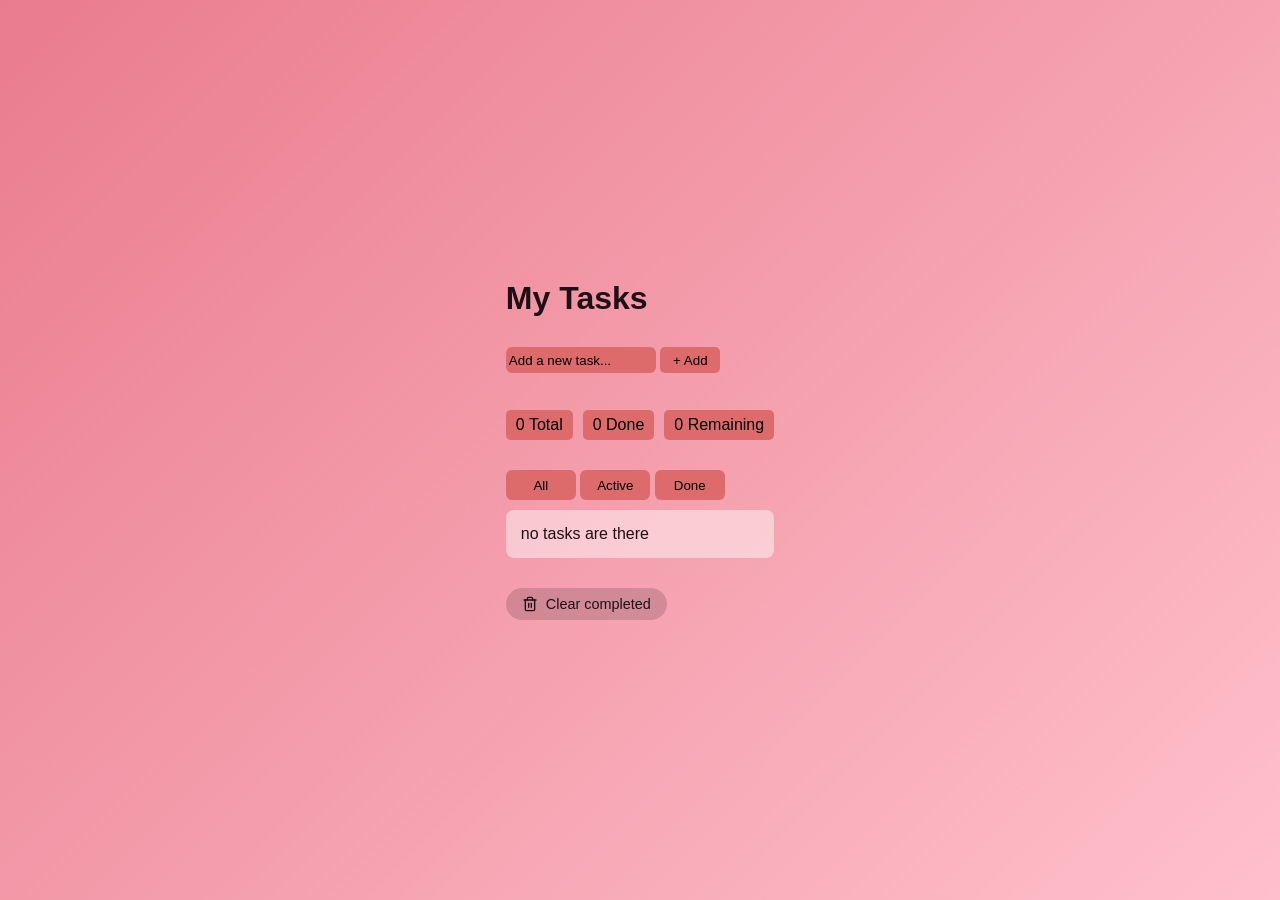
==== to-do-list app/index.html @ cc960d1f "Rename folder to fix URL pathing" ====
<!doctype html>
<html lang="en">
  <head>
    <meta charset="UTF-8" />
    <meta name="viewport" content="width=device-width, initial-scale=1.0" />
    <title>to do list</title>
    <link rel="stylesheet" href="style.css" />
  </head>
  <body>
    <div class="container">
      <!-- main heading -->
      <h1>My Tasks</h1>
      <!-- input -->
      <div class="inp">
        <input type="text" placeholder=" Add a new task..." />
        <button onclick="addTask()">+ Add</button>
      </div>
      <!-- counts -->
      <div class="counts">
        <div class="three-divs" id="total">0 Total</div>
        <div class="three-divs" id="done">0 Done</div>
        <div class="three-divs" id="remaining">0 Remaining</div>
      </div>
      <!-- buttons -->
      <div class="three-buttons">
        <button onclick="all()" id="all" class="button">All</button>
        <button onclick="active()" id="active" class="button">Active</button>
        <button onclick="Done()" id="done" class="button">Done</button>
      </div>
      <!-- tasks -->
      <div class="tasks">no tasks are there</div>
      <!-- delete tasks -->
      <div id="delete">
        <svg
          class="trash-icon"
          xmlns="http://www.w3.org/2000/svg"
          viewBox="0 0 24 24"
          width="16"
          height="16"
          fill="none"
          stroke="currentColor"
          stroke-width="2"
          stroke-linecap="round"
          stroke-linejoin="round"
        >
          <polyline points="3 6 5 6 21 6"></polyline>
          <path
            d="M19 6v14a2 2 0 0 1-2 2H7a2 2 0 0 1-2-2V6m3 0V4a2 2 0 0 1 2-2h4a2 2 0 0 1 2 2v2"
          ></path>
          <line x1="10" y1="11" x2="10" y2="17"></line>
          <line x1="14" y1="11" x2="14" y2="17"></line>
        </svg>
        Clear completed
      </div>
    </div>
  </body>
</html>
---- to-do-list app/style.css ----
* {
  margin: 0;
  padding: 0;
  box-sizing: border-box;
  font-family: "Segoe UI", Tahoma, Geneva, Verdana, sans-serif;
}

body {
  background: linear-gradient(135deg, rgba(226, 78, 103, 0.742) 0%, pink 100%);
  height: 100vh;
  display: flex;
  align-items: center;
  justify-content: center;
  margin: 0;
  padding: 0;
}
.container {
  align-items: center;
}
h1 {
  margin-top: 0;
  margin-bottom: 30px;
  color: #1c1114;
  font-size: 2rem;
  font-weight: 700;
  margin-right: 80px;
}
.inp {
  margin-bottom: 37px;
}
.inp input {
  color: black;
  background-color: rgb(222, 107, 107);
  border-radius: 6px;
  border: none;
  height: 26px;
  width: 150px;
  outline: none;
}
.inp input::placeholder {
  color: black;
}
.inp button {
  color: black;
  background-color: rgb(222, 107, 107);
  border-radius: 5px;
  border: none;
  height: 26px;
  width: 60px;
  outline: none;
  cursor: pointer;
}
.counts {
  display: flex;
  justify-content: space-between;
  margin-bottom: 30px;
  gap: 10px;
}
.three-divs {
  background-color: rgb(222, 107, 107);
  height: 30px;
  min-width: 60px;
  width: max-content;
  padding: 0 10px;
  display: flex;
  align-items: center;
  justify-content: center;
  box-sizing: border-box;
  border-radius: 5px;
}

.button {
  background-color: rgb(222, 107, 107);
  color: black;
  border: none;
  min-width: 70px;
  height: 30px;
  border-radius: 6px;
  cursor: pointer;
  font-weight: 500;
  margin-bottom: 10px;
}
.tasks {
  background-color: rgba(255, 255, 255, 0.45); /* Soft, frosted glass look */
  color: #1c1114;
  width: 100%;
  max-width: 320px; /* Keeps it from stretching too wide */
  padding: 15px;
  border-radius: 8px;
  margin-bottom: 20px;
  font-weight: 500;
}
#delete {
  background-color: rgba(0, 0, 0, 0.15);
  color: #1c1114;
  padding: 8px 16px;
  border-radius: 20px;
  cursor: pointer;
  font-size: 0.9rem;
  font-weight: 500;
  margin-top: 10px;

  /* for trash */
  display: inline-flex;
  align-items: center;
  justify-content: center;
  gap: 8px;
}
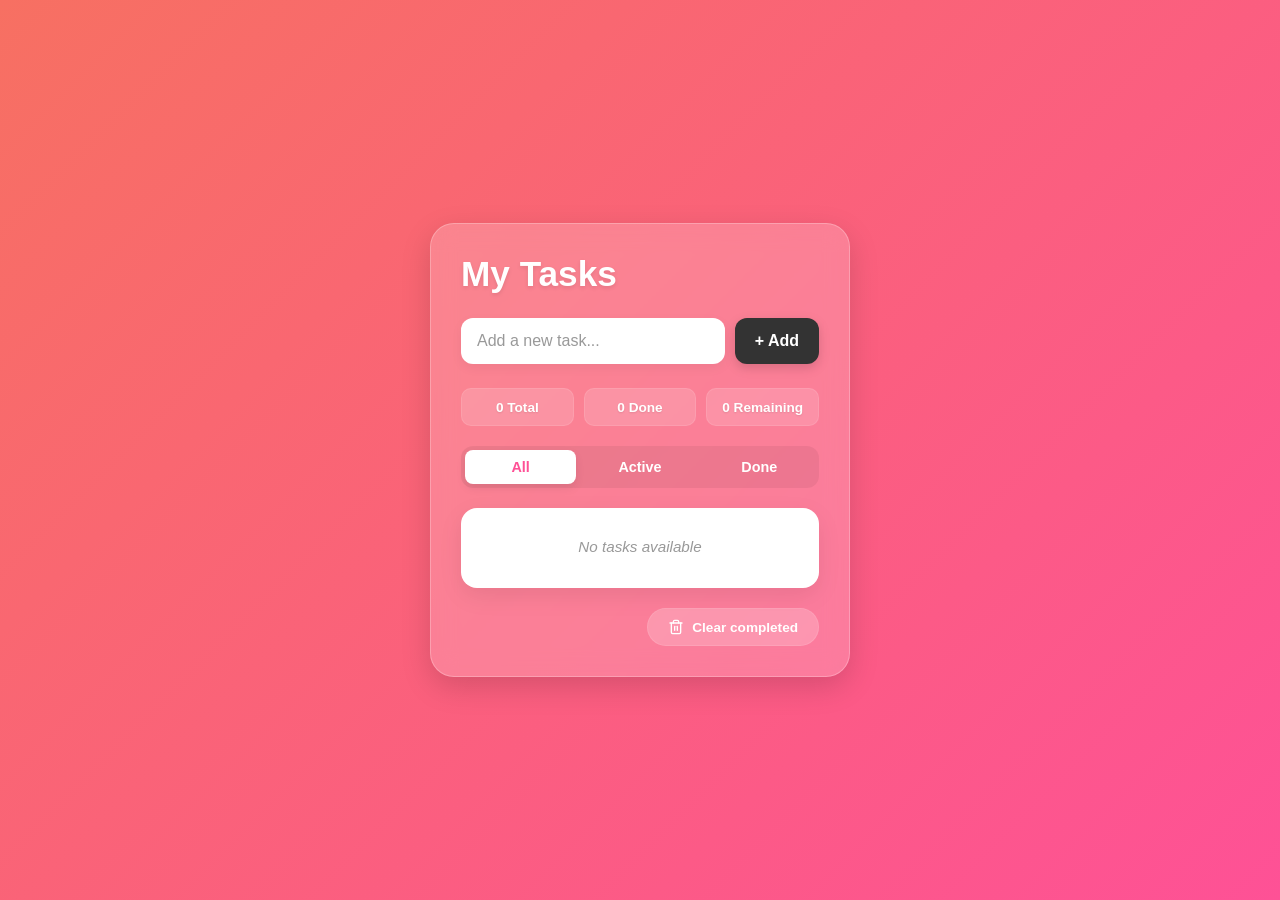
==== commit f78539a4: "script file added" ====
--- a/to-do-list app/index.html
+++ b/to-do-list app/index.html
@@ -3,34 +3,35 @@
   <head>
     <meta charset="UTF-8" />
     <meta name="viewport" content="width=device-width, initial-scale=1.0" />
-    <title>to do list</title>
+    <title>To-Do List</title>
     <link rel="stylesheet" href="style.css" />
   </head>
   <body>
     <div class="container">
-      <!-- main heading -->
       <h1>My Tasks</h1>
-      <!-- input -->
-      <div class="inp">
-        <input type="text" placeholder=" Add a new task..." />
-        <button onclick="addTask()">+ Add</button>
+
+      <div class="inp-group">
+        <input type="text" id="taskInput" placeholder="Add a new task..." />
+        <button id="addTaskBtn">+ Add</button>
       </div>
-      <!-- counts -->
+
       <div class="counts">
-        <div class="three-divs" id="total">0 Total</div>
-        <div class="three-divs" id="done">0 Done</div>
-        <div class="three-divs" id="remaining">0 Remaining</div>
+        <div class="stat-box" id="totalCount">0 Total</div>
+        <div class="stat-box" id="doneCount">0 Done</div>
+        <div class="stat-box" id="remainingCount">0 Remaining</div>
       </div>
-      <!-- buttons -->
-      <div class="three-buttons">
-        <button onclick="all()" id="all" class="button">All</button>
-        <button onclick="active()" id="active" class="button">Active</button>
-        <button onclick="Done()" id="done" class="button">Done</button>
+
+      <div class="filter-buttons">
+        <button id="filterAll" class="btn active">All</button>
+        <button id="filterActive" class="btn">Active</button>
+        <button id="filterDone" class="btn">Done</button>
       </div>
-      <!-- tasks -->
-      <div class="tasks">no tasks are there</div>
-      <!-- delete tasks -->
-      <div id="delete">
+
+      <div class="tasks-container" id="tasksList">
+        <div class="empty-state">No tasks available</div>
+      </div>
+
+      <div id="clearCompletedBtn" class="clear-btn">
         <svg
           class="trash-icon"
           xmlns="http://www.w3.org/2000/svg"
@@ -53,5 +54,6 @@
         Clear completed
       </div>
     </div>
+    <script src="script.js"></script>
   </body>
 </html>
--- a/to-do-list app/style.css
+++ b/to-do-list app/style.css
@@ -1,108 +1,220 @@
+/* --- Reset & Base Styles --- */
 * {
   margin: 0;
   padding: 0;
   box-sizing: border-box;
-  font-family: "Segoe UI", Tahoma, Geneva, Verdana, sans-serif;
+  font-family: "Segoe UI", Roboto, Helvetica, Arial, sans-serif;
 }
 
 body {
-  background: linear-gradient(135deg, rgba(226, 78, 103, 0.742) 0%, pink 100%);
-  height: 100vh;
+  background: linear-gradient(135deg, #f77062 0%, #fe5196 100%);
+  min-height: 100vh;
   display: flex;
   align-items: center;
   justify-content: center;
-  margin: 0;
-  padding: 0;
-}
+  padding: 20px;
+}
+
+/* --- App Card Container --- */
 .container {
-  align-items: center;
-}
+  background: rgba(255, 255, 255, 0.2);
+  backdrop-filter: blur(12px);
+  -webkit-backdrop-filter: blur(12px);
+  border: 1px solid rgba(255, 255, 255, 0.25);
+  width: 100%;
+  max-width: 420px;
+  border-radius: 24px;
+  padding: 30px;
+  box-shadow: 0 10px 30px rgba(0, 0, 0, 0.15);
+  display: flex;
+  flex-direction: column;
+  align-items: center;
+}
+
 h1 {
-  margin-top: 0;
-  margin-bottom: 30px;
-  color: #1c1114;
-  font-size: 2rem;
-  font-weight: 700;
-  margin-right: 80px;
-}
-.inp {
-  margin-bottom: 37px;
-}
-.inp input {
-  color: black;
-  background-color: rgb(222, 107, 107);
-  border-radius: 6px;
+  color: #ffffff;
+  font-size: 2.2rem;
+  font-weight: 800;
+  margin-bottom: 24px;
+  align-self: flex-start;
+  text-shadow: 0 2px 4px rgba(0, 0, 0, 0.1);
+}
+
+/* --- Input Area --- */
+.inp-group {
+  display: flex;
+  width: 100%;
+  gap: 10px;
+  margin-bottom: 24px;
+}
+
+.inp-group input {
+  flex: 1;
+  color: #333;
+  background: #ffffff;
+  border-radius: 12px;
   border: none;
-  height: 26px;
-  width: 150px;
+  padding: 0 16px;
+  height: 46px;
+  font-size: 1rem;
   outline: none;
-}
-.inp input::placeholder {
-  color: black;
-}
-.inp button {
-  color: black;
-  background-color: rgb(222, 107, 107);
-  border-radius: 5px;
+  box-shadow: 0 4px 12px rgba(0, 0, 0, 0.05);
+  transition: transform 0.2s ease;
+}
+
+.inp-group input:focus {
+  transform: scale(1.01);
+}
+
+.inp-group input::placeholder {
+  color: #999;
+}
+
+.inp-group button {
+  color: white;
+  background: #333333;
+  border-radius: 12px;
   border: none;
-  height: 26px;
-  width: 60px;
+  height: 46px;
+  padding: 0 20px;
+  font-size: 1rem;
+  font-weight: 600;
+  cursor: pointer;
   outline: none;
+  transition: all 0.2s ease;
+  box-shadow: 0 4px 12px rgba(0, 0, 0, 0.15);
+}
+
+.inp-group button:hover {
+  background: #444444;
+  transform: translateY(-1px);
+}
+
+.inp-group button:active {
+  transform: translateY(1px);
+}
+
+/* --- Dashboard Statistics --- */
+.counts {
+  display: flex;
+  justify-content: space-between;
+  width: 100%;
+  gap: 10px;
+  margin-bottom: 20px;
+}
+
+.stat-box {
+  flex: 1;
+  background: rgba(255, 255, 255, 0.15);
+  border: 1px solid rgba(255, 255, 255, 0.1);
+  color: #ffffff;
+  height: 38px;
+  font-size: 0.85rem;
+  font-weight: 600;
+  display: flex;
+  align-items: center;
+  justify-content: center;
+  border-radius: 10px;
+  text-shadow: 0 1px 2px rgba(0, 0, 0, 0.1);
+}
+
+/* --- Filter Segment Buttons --- */
+.filter-buttons {
+  display: flex;
+  width: 100%;
+  gap: 8px;
+  margin-bottom: 20px;
+  background: rgba(0, 0, 0, 0.06);
+  padding: 4px;
+  border-radius: 12px;
+}
+
+.btn {
+  flex: 1;
+  background: transparent;
+  color: #ffffff;
+  border: none;
+  height: 34px;
+  border-radius: 8px;
   cursor: pointer;
-}
-.counts {
-  display: flex;
+  font-size: 0.9rem;
+  font-weight: 600;
+  transition: all 0.2s ease;
+}
+
+.btn:hover {
+  background: rgba(255, 255, 255, 0.1);
+}
+
+.btn.active {
+  background: #ffffff;
+  color: #fe5196;
+  box-shadow: 0 4px 10px rgba(0, 0, 0, 0.08);
+}
+
+/* --- Tasks Display Area --- */
+.tasks-container {
+  background: #ffffff;
+  color: #333333;
+  width: 100%;
+  padding: 20px;
+  border-radius: 16px;
+  margin-bottom: 20px;
+  min-height: 80px;
+  box-shadow: 0 8px 24px rgba(0, 0, 0, 0.08);
+}
+
+.empty-state {
+  text-align: center;
+  color: #999;
+  font-size: 0.95rem;
+  font-style: italic;
+  padding: 10px 0;
+}
+
+/* Optional Class styling for future JS Task injection */
+.task-item {
+  display: flex;
+  align-items: center;
   justify-content: space-between;
-  margin-bottom: 30px;
-  gap: 10px;
-}
-.three-divs {
-  background-color: rgb(222, 107, 107);
-  height: 30px;
-  min-width: 60px;
-  width: max-content;
-  padding: 0 10px;
-  display: flex;
-  align-items: center;
-  justify-content: center;
-  box-sizing: border-box;
-  border-radius: 5px;
-}
-
-.button {
-  background-color: rgb(222, 107, 107);
-  color: black;
-  border: none;
-  min-width: 70px;
-  height: 30px;
-  border-radius: 6px;
-  cursor: pointer;
-  font-weight: 500;
-  margin-bottom: 10px;
-}
-.tasks {
-  background-color: rgba(255, 255, 255, 0.45); /* Soft, frosted glass look */
-  color: #1c1114;
-  width: 100%;
-  max-width: 320px; /* Keeps it from stretching too wide */
-  padding: 15px;
-  border-radius: 8px;
-  margin-bottom: 20px;
-  font-weight: 500;
-}
-#delete {
-  background-color: rgba(0, 0, 0, 0.15);
-  color: #1c1114;
-  padding: 8px 16px;
+  padding: 8px 0;
+  border-bottom: 1px solid #f0f0f0;
+}
+.task-item:last-child {
+  border-bottom: none;
+}
+
+/* --- Clear Action Control --- */
+.clear-btn {
+  background: rgba(255, 255, 255, 0.2);
+  color: #ffffff;
+  padding: 10px 20px;
   border-radius: 20px;
   cursor: pointer;
-  font-size: 0.9rem;
-  font-weight: 500;
-  margin-top: 10px;
-
-  /* for trash */
+  font-size: 0.85rem;
+  font-weight: 600;
+  border: 1px solid rgba(255, 255, 255, 0.1);
   display: inline-flex;
   align-items: center;
   justify-content: center;
   gap: 8px;
-}
+  transition: all 0.2s ease;
+  align-self: flex-end;
+}
+
+.clear-btn:hover {
+  background: rgba(255, 255, 255, 0.3);
+  transform: translateY(-1px);
+}
+
+.clear-btn:active {
+  transform: translateY(1px);
+}
+
+.trash-icon {
+  transition: transform 0.2s ease;
+}
+
+.clear-btn:hover .trash-icon {
+  transform: scale(1.1);
+}
